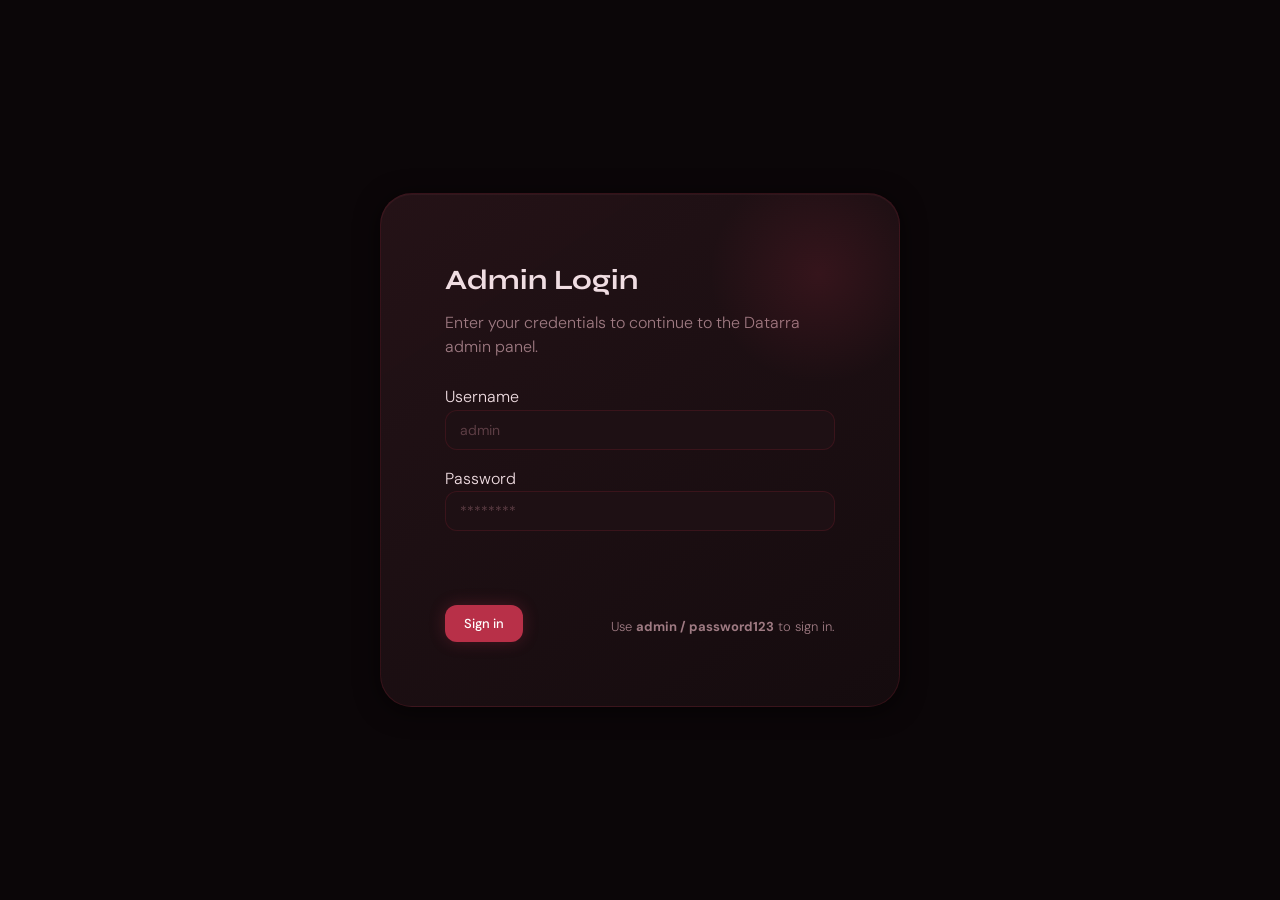
==== frontend/pages/admin.html @ bb078121 "Initial MVP version, including dataset history integration" ====
<!DOCTYPE html>
<html lang="en">
<head>
  <meta charset="UTF-8" />
  <meta name="viewport" content="width=device-width, initial-scale=1.0" />
  <title>Datarra — Admin Panel</title>
  <link rel="stylesheet" href="../css/style.css" />
  <style>
    .admin-overview {
      display: grid;
      gap: var(--sp-lg);
    }

    .admin-stats {
      display: grid;
      grid-template-columns: repeat(4, 1fr);
      gap: var(--sp-md);
    }

    .service-row {
      display: flex;
      align-items: center;
      justify-content: space-between;
      gap: var(--sp-md);
      padding: 14px 0;
      border-bottom: 1px solid rgba(180,48,72,0.08);
    }
    .service-row:last-child { border-bottom: none; }

    .service-name {
      font-size: 13px;
      color: var(--clr-text);
      font-weight: 500;
    }
    .service-status {
      font-size: 12px;
      color: var(--clr-text-dim);
      white-space: nowrap;
    }

    .progress-label {
      display: flex;
      justify-content: space-between;
      gap: var(--sp-sm);
      font-size: 12px;
      color: var(--clr-text-dim);
      margin-bottom: 8px;
    }

    .progress-bar-small {
      height: 8px;
      border-radius: var(--r-full);
      overflow: hidden;
      background: rgba(255,255,255,0.06);
    }
    .progress-fill-small {
      height: 100%;
      background: var(--clr-cherry);
      width: 0;
      transition: width 0.5s var(--ease-out);
    }

    .audit-list {
      display: flex;
      flex-direction: column;
      gap: var(--sp-sm);
    }
    .audit-item {
      background: rgba(255,255,255,0.02);
      border: 1px solid transparent;
      border-radius: var(--r-md);
      padding: var(--sp-md);
      transition: all var(--dur-mid) var(--ease-out);
    }
    .audit-item:hover {
      background: rgba(180,48,72,0.08);
      border-color: var(--clr-border);
    }

    .audit-title {
      font-size: 14px;
      font-weight: 600;
      color: var(--clr-text);
      margin-bottom: 6px;
    }
    .audit-meta {
      display: flex;
      flex-wrap: wrap;
      gap: var(--sp-sm);
      font-size: 12px;
      color: var(--clr-text-dim);
    }
    .audit-time {
      font-family: var(--font-mono);
      color: var(--clr-text-ghost);
    }

    .table-row-meta {
      display: flex;
      flex-wrap: wrap;
      gap: 10px;
      font-size: 12px;
      color: var(--clr-text-dim);
      margin-top: 6px;
    }

    @media (max-width: 900px) {
      .admin-stats { grid-template-columns: repeat(2, 1fr); }
      .grid-2 { grid-template-columns: 1fr; }
    }
  </style>
</head>
<body>
<div class="app-shell">

  <!-- SIDEBAR -->
  <aside class="sidebar">
    <div class="sidebar-logo">
      <div class="logo-mark"><img src="../assets/logo.png" alt="Description of the image" width="50" height="50"></div>
      <span class="logo-text">Datarra</span>
    </div>

    <nav class="sidebar-nav">
      <span class="nav-section-label">Workspace</span>

      <a href="index.html" class="nav-link">
        <span class="nav-icon">⬡</span> Dashboard
      </a>
      <a href="analysis.html" class="nav-link">
        <span class="nav-icon">◈</span> Analysis
        <span class="nav-badge">New</span>
      </a>
      <a href="history.html" class="nav-link">
        <span class="nav-icon">◷</span> History
      </a>
      <a href="admin.html" class="nav-link active">
        <span class="nav-icon">♛</span> Admin
      </a>

      <span class="nav-section-label">Tools</span>

      <a href="#" class="nav-link">
        <span class="nav-icon">⊕</span> Datasets
      </a>
      <a href="#" class="nav-link">
        <span class="nav-icon">◎</span> Models
      </a>
      <a href="#" class="nav-link">
        <span class="nav-icon">⊞</span> Reports
      </a>

      <span class="nav-section-label">Account</span>

      <a href="#" class="nav-link">
        <span class="nav-icon">◈</span> Settings
      </a>
      <a href="#" class="nav-link">
        <span class="nav-icon">⊙</span> API Keys
      </a>
    </nav>

    <div class="sidebar-footer">
      <div class="sidebar-user">
        <div class="sidebar-avatar">MM</div>
        <div class="sidebar-user-info">
          <div class="sidebar-user-name">Max Makarov</div>
          <div class="sidebar-user-role">Administrator</div>
        </div>
      </div>
    </div>
  </aside>

  <!-- MAIN -->
  <main class="main">
    <!-- TOPBAR -->
    <div class="topbar">
      <div class="topbar-left">
        <span class="topbar-title">Admin Panel</span>
        <span class="topbar-sub">Manage users, system health, and audit activity</span>
      </div>
      <div class="topbar-right">
        <button class="topbar-btn" onclick="window.location.href='history.html'">⊞ Audit Logs</button>
        <button class="topbar-btn btn-primary" onclick="window.location.href='analysis.html'">＋ New Analysis</button>
      </div>
    </div>

    <div class="page-content">
      <div class="admin-overview">
        <div class="admin-stats animate-up">
          <div class="stat-card">
            <span class="stat-icon">👥</span>
            <div class="stat-value">28</div>
            <div class="stat-label">Active Team Members</div>
            <div class="stat-change">↑ 2 since yesterday</div>
          </div>
          <div class="stat-card">
            <span class="stat-icon">🔐</span>
            <div class="stat-value">5</div>
            <div class="stat-label">Pending Invites</div>
            <div class="stat-change">3 accepted this week</div>
          </div>
          <div class="stat-card">
            <span class="stat-icon">⚙️</span>
            <div class="stat-value">99.7%</div>
            <div class="stat-label">System Uptime</div>
            <div class="stat-change" style="color:var(--clr-info);">Stable</div>
          </div>
          <div class="stat-card">
            <span class="stat-icon">🚨</span>
            <div class="stat-value">2</div>
            <div class="stat-label">Open Alerts</div>
            <div class="stat-change" style="color:var(--clr-warn);">Review required</div>
          </div>
        </div>

        <div class="grid-2 animate-up animate-up-1">
          <div class="card">
            <div class="card-header">
              <h2 class="card-title">User Access</h2>
              <a href="#" class="section-link">Manage roles →</a>
            </div>
            <table class="data-table">
              <thead>
                <tr>
                  <th>Name</th>
                  <th>Role</th>
                  <th>Status</th>
                </tr>
              </thead>
              <tbody>
                <tr>
                  <td>Max Makarov</td>
                  <td>Owner</td>
                  <td><span class="chip chip-success">Active</span></td>
                </tr>
                <tr>
                  <td>Alex Kim</td>
                  <td>Data Explorer</td>
                  <td><span class="chip chip-info">Pending</span></td>
                </tr>
                <tr>
                  <td>Priya Shah</td>
                  <td>Analyst</td>
                  <td><span class="chip chip-success">Active</span></td>
                </tr>
                <tr>
                  <td>Jae Park</td>
                  <td>ML Engineer</td>
                  <td><span class="chip chip-warn">SAML issue</span></td>
                </tr>
                <tr>
                  <td>Leila Gomez</td>
                  <td>Product</td>
                  <td><span class="chip chip-info">Invite sent</span></td>
                </tr>
              </tbody>
            </table>
          </div>

          <div class="card">
            <div class="card-header">
              <h2 class="card-title">System Health</h2>
              <span class="card-badge">Overview</span>
            </div>
            <div class="service-row">
              <div>
                <div class="service-name">API Gateway</div>
                <div class="service-status">Response 132ms</div>
              </div>
              <div style="flex:1;min-width:120px;">
                <div class="progress-label"><span>Performance</span><span>96%</span></div>
                <div class="progress-bar-small"><div class="progress-fill-small" style="width:96%"></div></div>
              </div>
            </div>
            <div class="service-row">
              <div>
                <div class="service-name">Data Ingestion</div>
                <div class="service-status">Batch queue healthy</div>
              </div>
              <div style="flex:1;min-width:120px;">
                <div class="progress-label"><span>Throughput</span><span>92%</span></div>
                <div class="progress-bar-small"><div class="progress-fill-small" style="width:92%"></div></div>
              </div>
            </div>
            <div class="service-row">
              <div>
                <div class="service-name">AI Model API</div>
                <div class="service-status">Serving 14 req/s</div>
              </div>
              <div style="flex:1;min-width:120px;">
                <div class="progress-label"><span>Availability</span><span>99%</span></div>
                <div class="progress-bar-small"><div class="progress-fill-small" style="width:99%"></div></div>
              </div>
            </div>
            <div class="service-row">
              <div>
                <div class="service-name">Auth / SSO</div>
                <div class="service-status">2 sign-in failures</div>
              </div>
              <div style="flex:1;min-width:120px;">
                <div class="progress-label"><span>Integrity</span><span>88%</span></div>
                <div class="progress-bar-small"><div class="progress-fill-small" style="width:88%"></div></div>
              </div>
            </div>
          </div>
        </div>

        <div class="card animate-up animate-up-2">
          <div class="card-header">
            <h2 class="card-title">Recent Audit Activity</h2>
            <a href="#" class="section-link">View full log →</a>
          </div>
          <div class="audit-list">
            <div class="audit-item">
              <div class="audit-title">Access granted to Priya Shah</div>
              <div class="audit-meta"><span>Role updated: Analyst</span><span class="audit-time">1h ago</span></div>
            </div>
            <div class="audit-item">
              <div class="audit-title">SAML session reauthenticated</div>
              <div class="audit-meta"><span>Jae Park</span><span class="audit-time">3h ago</span></div>
            </div>
            <div class="audit-item">
              <div class="audit-title">API key rotated</div>
              <div class="audit-meta"><span>Service account: ingestion-bot</span><span class="audit-time">9h ago</span></div>
            </div>
            <div class="audit-item">
              <div class="audit-title">Dataset retention policy updated</div>
              <div class="audit-meta"><span>Retention 180 → 365 days</span><span class="audit-time">Yesterday</span></div>
            </div>
          </div>
        </div>
      </div>
    </div>
  </main>
</div>
<script src="../js/script.js"></script>
<script>
  document.addEventListener('DOMContentLoaded', () => {
    requireAdminAuth();
  });
</script>
</body>
</html>
---- frontend/css/style.css ----
/* =============================================================
   DATABERRY — Global Design System
   Dark Cherry / Burgundy AI Platform
   ============================================================= */

/* ── FONTS ── */
@import url('https://fonts.googleapis.com/css2?family=Syne:wght@400;500;600;700;800&family=DM+Mono:ital,wght@0,300;0,400;0,500;1,300&family=DM+Sans:ital,opsz,wght@0,9..40,300;0,9..40,400;0,9..40,500;1,9..40,300&display=swap');

/* ── CSS VARIABLES ── */
:root {
  /* Core palette */
  --clr-void:        #0b0608;
  --clr-abyss:       #100a0c;
  --clr-surface:     #160c0f;
  --clr-raised:      #1e1014;
  --clr-glass:       #271419;
  --clr-border:      rgba(180, 40, 60, 0.18);
  --clr-border-hi:   rgba(220, 70, 80, 0.35);

  --clr-burgundy:    #6b1a28;
  --clr-wine:        #8b2235;
  --clr-cherry:      #b83048;
  --clr-red:         #d94060;
  --clr-blush:       #e8607a;
  --clr-spark:       #ff8096;

  --clr-text:        #f0dde2;
  --clr-text-dim:    #9e7a82;
  --clr-text-ghost:  #5c3d44;

  --clr-accent:      #c8394f;
  --clr-accent-glow: rgba(200, 57, 79, 0.4);

  --clr-success:     #4caf82;
  --clr-warn:        #e8963c;
  --clr-info:        #6098d4;

  /* Gradients */
  --grad-hero:    linear-gradient(135deg, #6b1a28 0%, #3a0d18 50%, #0b0608 100%);
  --grad-card:    linear-gradient(145deg, rgba(39, 20, 25, 0.9) 0%, rgba(22, 12, 15, 0.95) 100%);
  --grad-accent:  linear-gradient(90deg, #8b2235, #d94060, #b83048);
  --grad-shine:   linear-gradient(135deg, rgba(255,128,150,0.08) 0%, transparent 50%);

  /* Spacing */
  --sp-xs:  4px;
  --sp-sm:  8px;
  --sp-md:  16px;
  --sp-lg:  24px;
  --sp-xl:  40px;
  --sp-2xl: 64px;

  /* Radius */
  --r-sm:  6px;
  --r-md:  12px;
  --r-lg:  20px;
  --r-xl:  32px;
  --r-full: 9999px;

  /* Shadows */
  --sh-card:   0 4px 24px rgba(0,0,0,0.6), 0 1px 0 rgba(255,128,150,0.06) inset;
  --sh-hover:  0 8px 40px rgba(0,0,0,0.8), 0 0 0 1px var(--clr-border-hi), 0 0 20px rgba(180,48,72,0.15);
  --sh-glow:   0 0 30px rgba(200,57,79,0.3), 0 0 60px rgba(200,57,79,0.1);
  --sh-input:  0 0 0 2px var(--clr-accent-glow);

  /* Typography */
  --font-display: 'Syne', sans-serif;
  --font-body:    'DM Sans', sans-serif;
  --font-mono:    'DM Mono', monospace;

  /* Motion */
  --ease-out:   cubic-bezier(0.16, 1, 0.3, 1);
  --ease-in:    cubic-bezier(0.7, 0, 0.84, 0);
  --ease-back:  cubic-bezier(0.34, 1.56, 0.64, 1);
  --dur-fast:   120ms;
  --dur-mid:    250ms;
  --dur-slow:   450ms;

  /* Sidebar */
  --sidebar-w: 240px;
}

/* ── RESET & BASE ── */
*, *::before, *::after { box-sizing: border-box; margin: 0; padding: 0; }

html { font-size: 16px; scroll-behavior: smooth; }

body {
  background-color: var(--clr-void);
  color: var(--clr-text);
  font-family: var(--font-body);
  font-weight: 300;
  line-height: 1.6;
  min-height: 100vh;
  overflow-x: hidden;
  -webkit-font-smoothing: antialiased;
}

/* Scrollbar */
::-webkit-scrollbar { width: 6px; height: 6px; }
::-webkit-scrollbar-track { background: var(--clr-abyss); }
::-webkit-scrollbar-thumb { background: var(--clr-wine); border-radius: var(--r-full); }
::-webkit-scrollbar-thumb:hover { background: var(--clr-cherry); }

/* ── LAYOUT ── */
.app-shell {
  display: flex;
  min-height: 100vh;
}

/* ── SIDEBAR ── */
.sidebar {
  width: var(--sidebar-w);
  background: var(--clr-abyss);
  border-right: 1px solid var(--clr-border);
  display: flex;
  flex-direction: column;
  position: fixed;
  top: 0; left: 0; bottom: 0;
  z-index: 100;
  padding: var(--sp-lg) 0;
  overflow: hidden;
}

.sidebar::before {
  content: '';
  position: absolute;
  top: 0; left: 0; right: 0;
  height: 200px;
  background: radial-gradient(ellipse at 50% -20%, rgba(180,48,72,0.25) 0%, transparent 70%);
  pointer-events: none;
}

.sidebar-logo {
  padding: 0 var(--sp-lg) var(--sp-xl);
  display: flex;
  align-items: center;
  gap: var(--sp-sm);
}

.logo-mark {
  width: 32px; height: 32px;
  background: var(--grad-accent);
  border-radius: var(--r-sm);
  display: flex; align-items: center; justify-content: center;
  font-family: var(--font-display);
  font-weight: 800;
  font-size: 14px;
  color: white;
  box-shadow: var(--sh-glow);
  flex-shrink: 0;
}

.logo-text {
  font-family: var(--font-display);
  font-weight: 700;
  font-size: 18px;
  letter-spacing: -0.5px;
  background: var(--grad-accent);
  -webkit-background-clip: text;
  -webkit-text-fill-color: transparent;
}

.sidebar-nav {
  flex: 1;
  padding: 0 var(--sp-sm);
  display: flex;
  flex-direction: column;
  gap: var(--sp-xs);
}

.nav-section-label {
  font-size: 10px;
  font-weight: 500;
  letter-spacing: 1.5px;
  text-transform: uppercase;
  color: var(--clr-text-ghost);
  padding: var(--sp-md) var(--sp-sm) var(--sp-xs);
}

.nav-link {
  display: flex;
  align-items: center;
  gap: 10px;
  padding: 10px var(--sp-sm);
  border-radius: var(--r-md);
  color: var(--clr-text-dim);
  text-decoration: none;
  font-size: 14px;
  font-weight: 400;
  transition: all var(--dur-mid) var(--ease-out);
  position: relative;
  overflow: hidden;
}

.nav-link::before {
  content: '';
  position: absolute;
  inset: 0;
  background: var(--grad-shine);
  opacity: 0;
  transition: opacity var(--dur-mid);
}

.nav-link:hover {
  color: var(--clr-text);
  background: rgba(180,48,72,0.1);
}

.nav-link:hover::before { opacity: 1; }

.nav-link.active {
  background: rgba(180,48,72,0.18);
  color: var(--clr-spark);
  border: 1px solid var(--clr-border-hi);
  box-shadow: 0 0 12px rgba(180,48,72,0.15) inset;
}

.nav-link .nav-icon {
  width: 18px; height: 18px;
  display: flex; align-items: center; justify-content: center;
  font-size: 16px;
  flex-shrink: 0;
}

.nav-badge {
  margin-left: auto;
  background: var(--clr-cherry);
  color: white;
  font-size: 10px;
  font-weight: 600;
  padding: 1px 6px;
  border-radius: var(--r-full);
}

.sidebar-footer {
  padding: var(--sp-md) var(--sp-lg);
  border-top: 1px solid var(--clr-border);
}

.sidebar-user {
  display: flex;
  align-items: center;
  gap: 10px;
}

.sidebar-avatar {
  width: 32px; height: 32px;
  border-radius: var(--r-full);
  background: var(--grad-accent);
  display: flex; align-items: center; justify-content: center;
  font-family: var(--font-display);
  font-weight: 700;
  font-size: 12px;
  color: white;
  flex-shrink: 0;
}

.sidebar-user-info { flex: 1; min-width: 0; }
.sidebar-user-name { font-size: 13px; font-weight: 500; color: var(--clr-text); white-space: nowrap; overflow: hidden; text-overflow: ellipsis; }
.sidebar-user-role { font-size: 11px; color: var(--clr-text-dim); }

/* ── MAIN CONTENT ── */
.main {
  margin-left: var(--sidebar-w);
  flex: 1;
  display: flex;
  flex-direction: column;
  min-height: 100vh;
}

/* ── TOPBAR ── */
.topbar {
  height: 64px;
  display: flex;
  align-items: center;
  justify-content: space-between;
  padding: 0 var(--sp-xl);
  border-bottom: 1px solid var(--clr-border);
  background: rgba(10, 6, 8, 0.8);
  backdrop-filter: blur(20px);
  position: sticky;
  top: 0;
  z-index: 50;
}

.topbar-left { display: flex; flex-direction: column; }
.topbar-title {
  font-family: var(--font-display);
  font-weight: 700;
  font-size: 18px;
  letter-spacing: -0.3px;
}
.topbar-sub { font-size: 12px; color: var(--clr-text-dim); }

.topbar-right { display: flex; align-items: center; gap: var(--sp-md); }

.topbar-btn {
  display: flex; align-items: center; gap: var(--sp-sm);
  padding: 8px 16px;
  background: var(--clr-glass);
  border: 1px solid var(--clr-border);
  border-radius: var(--r-md);
  color: var(--clr-text-dim);
  font-size: 13px;
  cursor: pointer;
  transition: all var(--dur-mid) var(--ease-out);
  font-family: var(--font-body);
}
.topbar-btn:hover {
  color: var(--clr-text);
  border-color: var(--clr-border-hi);
  background: var(--clr-raised);
}

.btn-primary {
  background: var(--clr-cherry);
  border-color: transparent;
  color: white;
  font-weight: 500;
  box-shadow: 0 0 16px rgba(180,48,72,0.3);
}
.btn-primary:hover {
  background: var(--clr-red);
  box-shadow: var(--sh-glow);
  color: white;
  border-color: transparent;
}

/* ── PAGE CONTENT ── */
.page-content {
  flex: 1;
  padding: var(--sp-xl);
  display: flex;
  flex-direction: column;
  gap: var(--sp-xl);
}

/* ── CARDS ── */
.card {
  background: var(--grad-card);
  border: 1px solid var(--clr-border);
  border-radius: var(--r-lg);
  padding: var(--sp-lg);
  box-shadow: var(--sh-card);
  position: relative;
  overflow: hidden;
  transition: box-shadow var(--dur-mid) var(--ease-out), border-color var(--dur-mid);
}

.card::before {
  content: '';
  position: absolute;
  top: 0; left: 0; right: 0;
  height: 1px;
  background: linear-gradient(90deg, transparent, rgba(255,128,150,0.3), transparent);
}

.card:hover {
  box-shadow: var(--sh-hover);
  border-color: var(--clr-border-hi);
}

.card-glass {
  background: rgba(39, 20, 25, 0.5);
  backdrop-filter: blur(16px);
}

.card-header {
  display: flex;
  align-items: center;
  justify-content: space-between;
  margin-bottom: var(--sp-md);
}

.card-title {
  font-family: var(--font-display);
  font-weight: 600;
  font-size: 15px;
  color: var(--clr-text);
}

.card-badge {
  font-size: 11px;
  padding: 2px 10px;
  border-radius: var(--r-full);
  border: 1px solid var(--clr-border-hi);
  color: var(--clr-spark);
  background: rgba(180,48,72,0.1);
}

/* ── STAT CARDS ── */
.stats-grid {
  display: grid;
  grid-template-columns: repeat(4, 1fr);
  gap: var(--sp-md);
}

.stat-card {
  background: var(--grad-card);
  border: 1px solid var(--clr-border);
  border-radius: var(--r-lg);
  padding: var(--sp-lg);
  box-shadow: var(--sh-card);
  position: relative;
  overflow: hidden;
  transition: all var(--dur-mid) var(--ease-out);
  cursor: default;
}

.stat-card::after {
  content: '';
  position: absolute;
  bottom: 0; right: 0;
  width: 80px; height: 80px;
  background: radial-gradient(circle, rgba(180,48,72,0.2) 0%, transparent 70%);
  pointer-events: none;
}

.stat-card:hover {
  box-shadow: var(--sh-hover);
  border-color: var(--clr-border-hi);
  transform: translateY(-2px);
}

.stat-icon {
  font-size: 22px;
  margin-bottom: var(--sp-md);
  display: block;
}

.stat-value {
  font-family: var(--font-display);
  font-weight: 800;
  font-size: 32px;
  line-height: 1;
  margin-bottom: var(--sp-xs);
  background: var(--grad-accent);
  -webkit-background-clip: text;
  -webkit-text-fill-color: transparent;
}

.stat-label {
  font-size: 13px;
  color: var(--clr-text-dim);
}

.stat-change {
  font-size: 11px;
  color: var(--clr-success);
  margin-top: var(--sp-xs);
  display: flex;
  align-items: center;
  gap: 4px;
}

/* ── SECTION HEADERS ── */
.section-header {
  display: flex;
  align-items: center;
  justify-content: space-between;
  margin-bottom: var(--sp-lg);
}

.section-title {
  font-family: var(--font-display);
  font-weight: 700;
  font-size: 20px;
  letter-spacing: -0.3px;
}

.section-link {
  font-size: 13px;
  color: var(--clr-cherry);
  text-decoration: none;
  display: flex;
  align-items: center;
  gap: 4px;
  transition: color var(--dur-fast);
}
.section-link:hover { color: var(--clr-spark); }

/* ── ACTIVITY LIST ── */
.activity-list { display: flex; flex-direction: column; gap: var(--sp-sm); }

.activity-item {
  display: flex;
  align-items: center;
  gap: var(--sp-md);
  padding: var(--sp-md);
  border-radius: var(--r-md);
  background: rgba(255,255,255,0.02);
  border: 1px solid transparent;
  transition: all var(--dur-mid) var(--ease-out);
  cursor: pointer;
}

.activity-item:hover {
  background: rgba(180,48,72,0.08);
  border-color: var(--clr-border);
}

.activity-dot {
  width: 8px; height: 8px;
  border-radius: var(--r-full);
  flex-shrink: 0;
}

.dot-green { background: var(--clr-success); box-shadow: 0 0 8px var(--clr-success); }
.dot-red   { background: var(--clr-cherry);  box-shadow: 0 0 8px var(--clr-cherry); }
.dot-blue  { background: var(--clr-info);    box-shadow: 0 0 8px var(--clr-info); }
.dot-warn  { background: var(--clr-warn);    box-shadow: 0 0 8px var(--clr-warn); }

.activity-content { flex: 1; }
.activity-title { font-size: 14px; font-weight: 400; color: var(--clr-text); }
.activity-meta  { font-size: 12px; color: var(--clr-text-dim); margin-top: 2px; }
.activity-time  { font-size: 12px; color: var(--clr-text-ghost); font-family: var(--font-mono); flex-shrink: 0; }

/* ── QUICK ACTIONS ── */
.quick-actions-grid {
  display: grid;
  grid-template-columns: repeat(3, 1fr);
  gap: var(--sp-md);
}

.quick-action {
  background: var(--grad-card);
  border: 1px solid var(--clr-border);
  border-radius: var(--r-lg);
  padding: var(--sp-lg);
  display: flex;
  flex-direction: column;
  align-items: flex-start;
  gap: var(--sp-sm);
  cursor: pointer;
  transition: all var(--dur-mid) var(--ease-out);
  text-decoration: none;
  color: inherit;
  position: relative;
  overflow: hidden;
}

.quick-action::before {
  content: '';
  position: absolute;
  inset: 0;
  background: var(--grad-shine);
  opacity: 0;
  transition: opacity var(--dur-mid);
}

.quick-action:hover {
  box-shadow: var(--sh-hover);
  border-color: var(--clr-border-hi);
  transform: translateY(-3px);
}

.quick-action:hover::before { opacity: 1; }

.qa-icon {
  width: 44px; height: 44px;
  background: rgba(180,48,72,0.15);
  border: 1px solid var(--clr-border-hi);
  border-radius: var(--r-md);
  display: flex; align-items: center; justify-content: center;
  font-size: 20px;
}

.qa-title { font-family: var(--font-display); font-weight: 600; font-size: 14px; color: var(--clr-text); }
.qa-desc  { font-size: 12px; color: var(--clr-text-dim); }

/* ── PROFILE CARD ── */
.profile-hero {
  background: var(--grad-hero);
  border-radius: var(--r-xl);
  padding: var(--sp-xl);
  position: relative;
  overflow: hidden;
  border: 1px solid var(--clr-border);
  display: flex;
  align-items: center;
  gap: var(--sp-xl);
}

.profile-hero::before {
  content: '';
  position: absolute;
  top: -60px; right: -60px;
  width: 300px; height: 300px;
  background: radial-gradient(circle, rgba(200,57,79,0.3) 0%, transparent 70%);
  pointer-events: none;
}

.profile-hero::after {
  content: '';
  position: absolute;
  bottom: -40px; left: 30%;
  width: 200px; height: 200px;
  background: radial-gradient(circle, rgba(107,26,40,0.4) 0%, transparent 70%);
  pointer-events: none;
}

.profile-avatar-wrap {
  position: relative;
  flex-shrink: 0;
  z-index: 1;
}

.profile-avatar {
  width: 100px; height: 100px;
  border-radius: var(--r-full);
  background: var(--grad-accent);
  display: flex; align-items: center; justify-content: center;
  font-family: var(--font-display);
  font-weight: 800;
  font-size: 36px;
  color: white;
  border: 3px solid rgba(255,128,150,0.4);
  box-shadow: 0 0 40px rgba(200,57,79,0.5);
}

.profile-status {
  position: absolute;
  bottom: 4px; right: 4px;
  width: 18px; height: 18px;
  background: var(--clr-success);
  border-radius: var(--r-full);
  border: 2px solid var(--clr-abyss);
  box-shadow: 0 0 8px var(--clr-success);
}

.profile-info { z-index: 1; }
.profile-role-badge {
  display: inline-flex;
  align-items: center;
  gap: var(--sp-xs);
  background: rgba(180,48,72,0.2);
  border: 1px solid var(--clr-border-hi);
  border-radius: var(--r-full);
  padding: 3px 12px;
  font-size: 11px;
  font-weight: 500;
  color: var(--clr-spark);
  letter-spacing: 0.5px;
  margin-bottom: var(--sp-sm);
}

.profile-name {
  font-family: var(--font-display);
  font-weight: 800;
  font-size: 36px;
  letter-spacing: -1px;
  line-height: 1;
  margin-bottom: var(--sp-sm);
}

.profile-bio { font-size: 14px; color: rgba(240,221,226,0.7); max-width: 500px; }

.profile-actions { margin-top: var(--sp-lg); display: flex; gap: var(--sp-sm); }

/* ── HERO TAGLINE ── */
.hero-tag {
  font-size: 11px;
  font-weight: 500;
  letter-spacing: 2px;
  text-transform: uppercase;
  color: var(--clr-cherry);
  font-family: var(--font-mono);
  margin-bottom: var(--sp-sm);
  display: flex;
  align-items: center;
  gap: var(--sp-sm);
}

.hero-tag::before {
  content: '';
  width: 20px; height: 1px;
  background: var(--clr-cherry);
}

/* ── FORMS & INPUTS ── */
.input {
  width: 100%;
  background: var(--clr-raised);
  border: 1px solid var(--clr-border);
  border-radius: var(--r-md);
  color: var(--clr-text);
  font-family: var(--font-body);
  font-size: 14px;
  padding: 10px 14px;
  outline: none;
  transition: all var(--dur-mid) var(--ease-out);
}

.input:focus {
  border-color: var(--clr-cherry);
  box-shadow: var(--sh-input);
}

.input::placeholder { color: var(--clr-text-ghost); }

/* ── TAGS / CHIPS ── */
.chip {
  display: inline-flex;
  align-items: center;
  gap: 4px;
  padding: 4px 10px;
  border-radius: var(--r-full);
  font-size: 11px;
  font-weight: 500;
}

.chip-success { background: rgba(76,175,130,0.15); color: var(--clr-success); border: 1px solid rgba(76,175,130,0.3); }
.chip-warn    { background: rgba(232,150,60,0.15);  color: var(--clr-warn);    border: 1px solid rgba(232,150,60,0.3); }
.chip-info    { background: rgba(96,152,212,0.15);  color: var(--clr-info);    border: 1px solid rgba(96,152,212,0.3); }
.chip-cherry  { background: rgba(180,48,72,0.15);   color: var(--clr-spark);   border: 1px solid var(--clr-border-hi); }

/* ── TABLE ── */
.data-table {
  width: 100%;
  border-collapse: collapse;
  font-size: 13px;
}

.data-table th {
  text-align: left;
  padding: 10px 14px;
  font-family: var(--font-display);
  font-weight: 600;
  font-size: 11px;
  letter-spacing: 0.8px;
  text-transform: uppercase;
  color: var(--clr-text-dim);
  border-bottom: 1px solid var(--clr-border);
}

.data-table td {
  padding: 12px 14px;
  border-bottom: 1px solid rgba(180,48,72,0.08);
  color: var(--clr-text);
  transition: background var(--dur-fast);
}

.data-table tr:hover td {
  background: rgba(180,48,72,0.05);
}

.data-table tr:last-child td { border-bottom: none; }

/* ── BUTTONS ── */
.btn {
  display: inline-flex;
  align-items: center;
  gap: var(--sp-sm);
  padding: 9px 18px;
  border-radius: var(--r-md);
  font-family: var(--font-body);
  font-size: 13px;
  font-weight: 500;
  cursor: pointer;
  border: 1px solid transparent;
  transition: all var(--dur-mid) var(--ease-out);
  text-decoration: none;
  white-space: nowrap;
}

.btn-sm { padding: 6px 14px; font-size: 12px; }
.btn-lg { padding: 12px 24px; font-size: 15px; }

.btn-solid {
  background: var(--clr-cherry);
  color: white;
  box-shadow: 0 0 16px rgba(180,48,72,0.3);
}
.btn-solid:hover {
  background: var(--clr-red);
  box-shadow: var(--sh-glow);
  transform: translateY(-1px);
}

.btn-outline {
  background: transparent;
  border-color: var(--clr-border-hi);
  color: var(--clr-text-dim);
}
.btn-outline:hover {
  background: rgba(180,48,72,0.1);
  color: var(--clr-text);
  border-color: var(--clr-cherry);
}

.btn-ghost {
  background: transparent;
  color: var(--clr-text-dim);
}
.btn-ghost:hover {
  background: rgba(180,48,72,0.08);
  color: var(--clr-text);
}

.btn-danger {
  background: transparent;
  border-color: rgba(200,57,79,0.3);
  color: var(--clr-cherry);
}
.btn-danger:hover {
  background: rgba(200,57,79,0.15);
  border-color: var(--clr-cherry);
}

.btn:active { transform: scale(0.97); }

/* ── GRID LAYOUTS ── */
.grid-2 { display: grid; grid-template-columns: 1fr 1fr; gap: var(--sp-lg); }
.grid-3 { display: grid; grid-template-columns: 1fr 1fr 1fr; gap: var(--sp-md); }

/* ── SEPARATOR ── */
.sep {
  height: 1px;
  background: linear-gradient(90deg, transparent, var(--clr-border), transparent);
  margin: var(--sp-lg) 0;
}

/* ── PULSE ANIMATION ── */
@keyframes pulse-glow {
  0%, 100% { box-shadow: 0 0 4px rgba(200,57,79,0.4); }
  50%       { box-shadow: 0 0 12px rgba(200,57,79,0.8); }
}

@keyframes slide-up {
  from { opacity: 0; transform: translateY(16px); }
  to   { opacity: 1; transform: translateY(0); }
}

@keyframes fade-in {
  from { opacity: 0; }
  to   { opacity: 1; }
}

@keyframes spin {
  to { transform: rotate(360deg); }
}

@keyframes shimmer {
  0%   { background-position: -200% 0; }
  100% { background-position: 200% 0; }
}

.animate-up { animation: slide-up var(--dur-slow) var(--ease-out) both; }
.animate-up-1 { animation-delay: 60ms; }
.animate-up-2 { animation-delay: 120ms; }
.animate-up-3 { animation-delay: 180ms; }
.animate-up-4 { animation-delay: 240ms; }

/* ── LOADING SKELETON ── */
.skeleton {
  background: linear-gradient(90deg, var(--clr-glass) 25%, var(--clr-raised) 50%, var(--clr-glass) 75%);
  background-size: 200% 100%;
  animation: shimmer 1.5s infinite;
  border-radius: var(--r-sm);
}

/* ── MONO TEXT ── */
.mono { font-family: var(--font-mono); }

/* ── ACCENT TEXT ── */
.text-accent {
  background: var(--grad-accent);
  -webkit-background-clip: text;
  -webkit-text-fill-color: transparent;
}

/* ── PROGRESS BAR ── */
.progress-bar {
  height: 4px;
  background: var(--clr-raised);
  border-radius: var(--r-full);
  overflow: hidden;
}

.progress-fill {
  height: 100%;
  background: var(--grad-accent);
  border-radius: var(--r-full);
  transition: width 0.8s var(--ease-out);
}

/* ── TOOLTIP ── */
[data-tip] { position: relative; }
[data-tip]:hover::after {
  content: attr(data-tip);
  position: absolute;
  bottom: calc(100% + 6px);
  left: 50%;
  transform: translateX(-50%);
  background: var(--clr-raised);
  border: 1px solid var(--clr-border);
  border-radius: var(--r-sm);
  padding: 4px 10px;
  font-size: 11px;
  white-space: nowrap;
  pointer-events: none;
  z-index: 200;
}

/* ── RESPONSIVE ── */
@media (max-width: 1200px) {
  .stats-grid { grid-template-columns: repeat(2, 1fr); }
  .quick-actions-grid { grid-template-columns: repeat(2, 1fr); }
}

@media (max-width: 900px) {
  :root { --sidebar-w: 0px; }
  .sidebar { display: none; }
  .main { margin-left: 0; }
  .page-content { padding: var(--sp-lg); }
  .profile-hero { flex-direction: column; }
  .grid-2 { grid-template-columns: 1fr; }
}

@media (max-width: 600px) {
  .stats-grid { grid-template-columns: 1fr 1fr; }
  .topbar { padding: 0 var(--sp-lg); }
  .page-content { padding: var(--sp-md); }
}
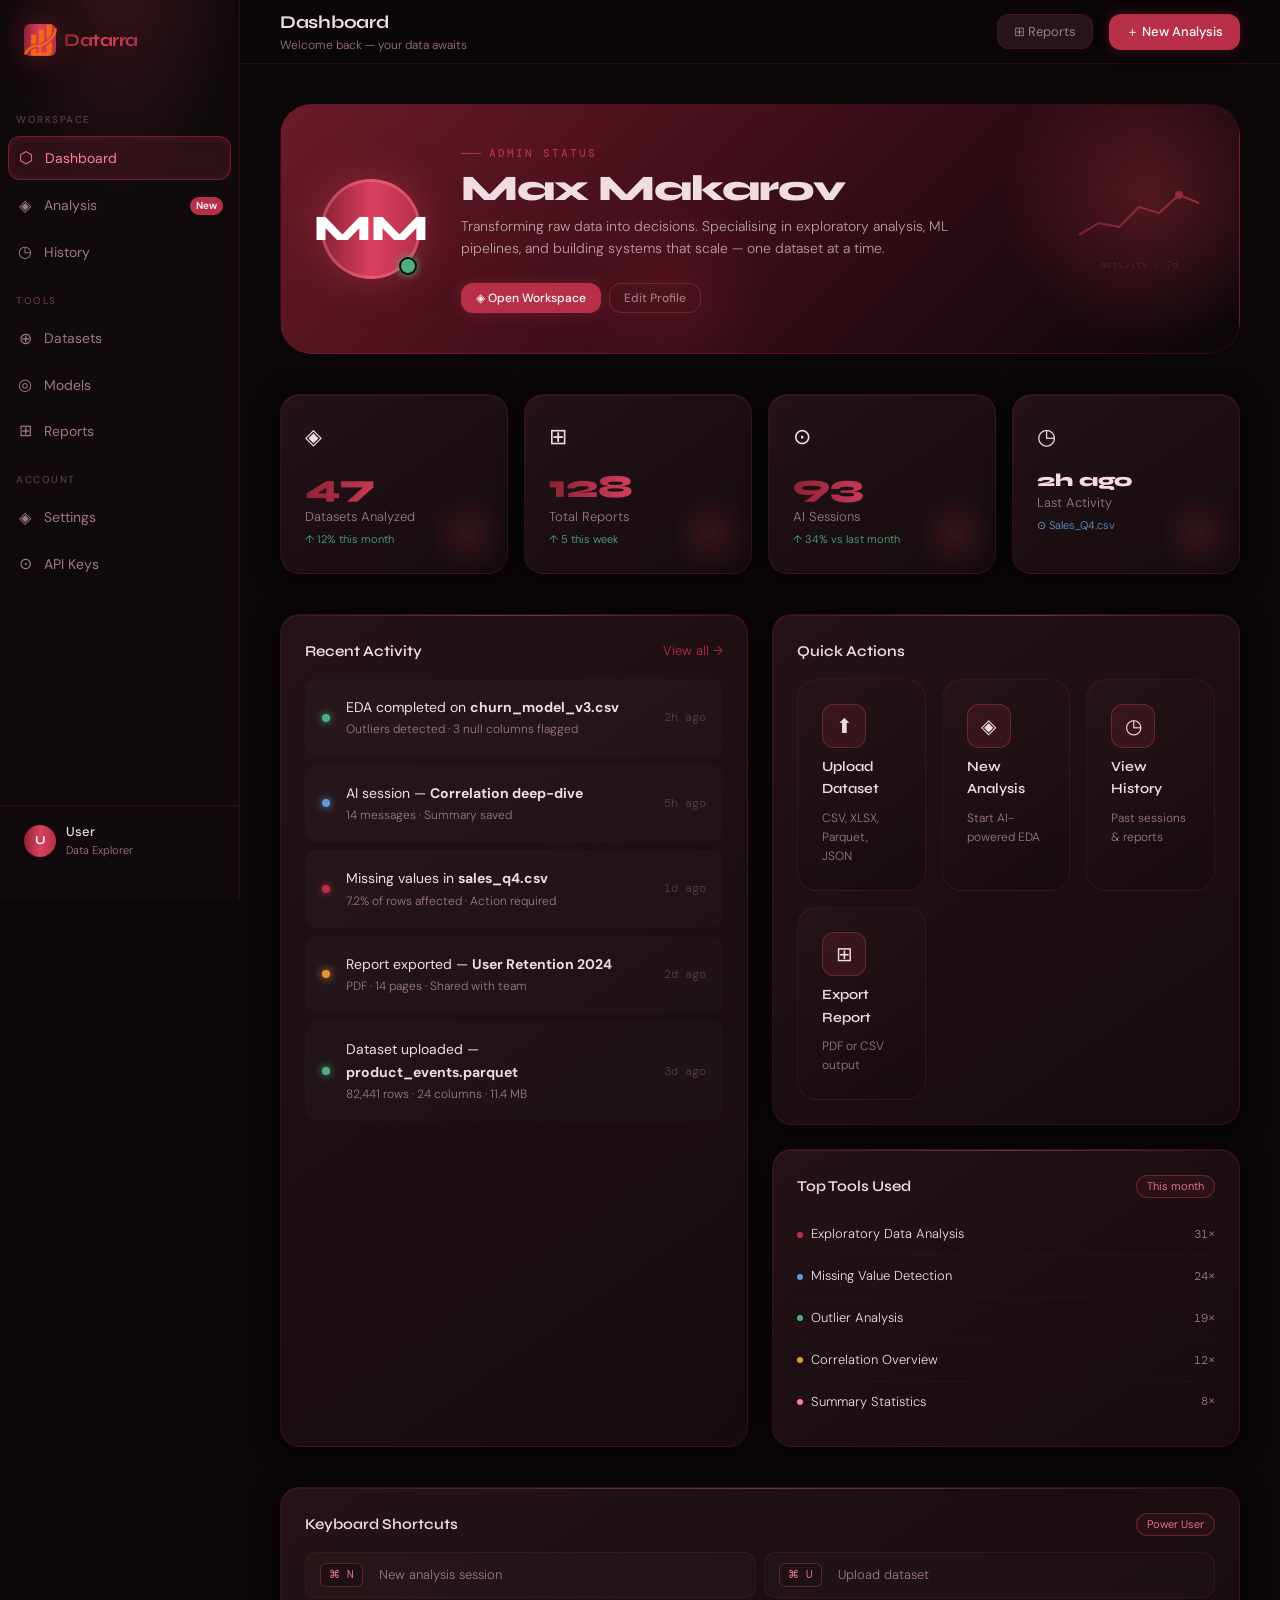
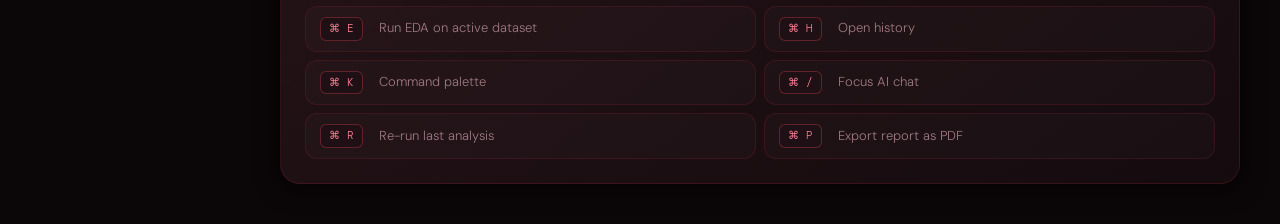
==== commit 6199e5ce: "Build auth system and connect analysis workflow to backend datasets" ====
--- a/frontend/pages/admin.html
+++ b/frontend/pages/admin.html
@@ -133,7 +133,7 @@
       <a href="history.html" class="nav-link">
         <span class="nav-icon">◷</span> History
       </a>
-      <a href="admin.html" class="nav-link active">
+      <a href="admin.html" class="nav-link" data-admin-only>
         <span class="nav-icon">♛</span> Admin
       </a>
 
@@ -151,7 +151,7 @@
 
       <span class="nav-section-label">Account</span>
 
-      <a href="#" class="nav-link">
+      <a href="profile.html" class="nav-link">
         <span class="nav-icon">◈</span> Settings
       </a>
       <a href="#" class="nav-link">
@@ -161,10 +161,10 @@
 
     <div class="sidebar-footer">
       <div class="sidebar-user">
-        <div class="sidebar-avatar">MM</div>
+        <div class="sidebar-avatar" data-user-initials>U</div>
         <div class="sidebar-user-info">
-          <div class="sidebar-user-name">Max Makarov</div>
-          <div class="sidebar-user-role">Administrator</div>
+          <div class="sidebar-user-name" data-user-name>User</div>
+          <div class="sidebar-user-role" data-user-role>Data Explorer</div>
         </div>
       </div>
     </div>
@@ -333,11 +333,12 @@
     </div>
   </main>
 </div>
+<script src="../js/config.js"></script>
 <script src="../js/script.js"></script>
 <script>
-  document.addEventListener('DOMContentLoaded', () => {
-    requireAdminAuth();
-  });
+  requireAdmin();
+  setupAdminVisibility();
+  updateUserUI();
 </script>
 </body>
 </html>
